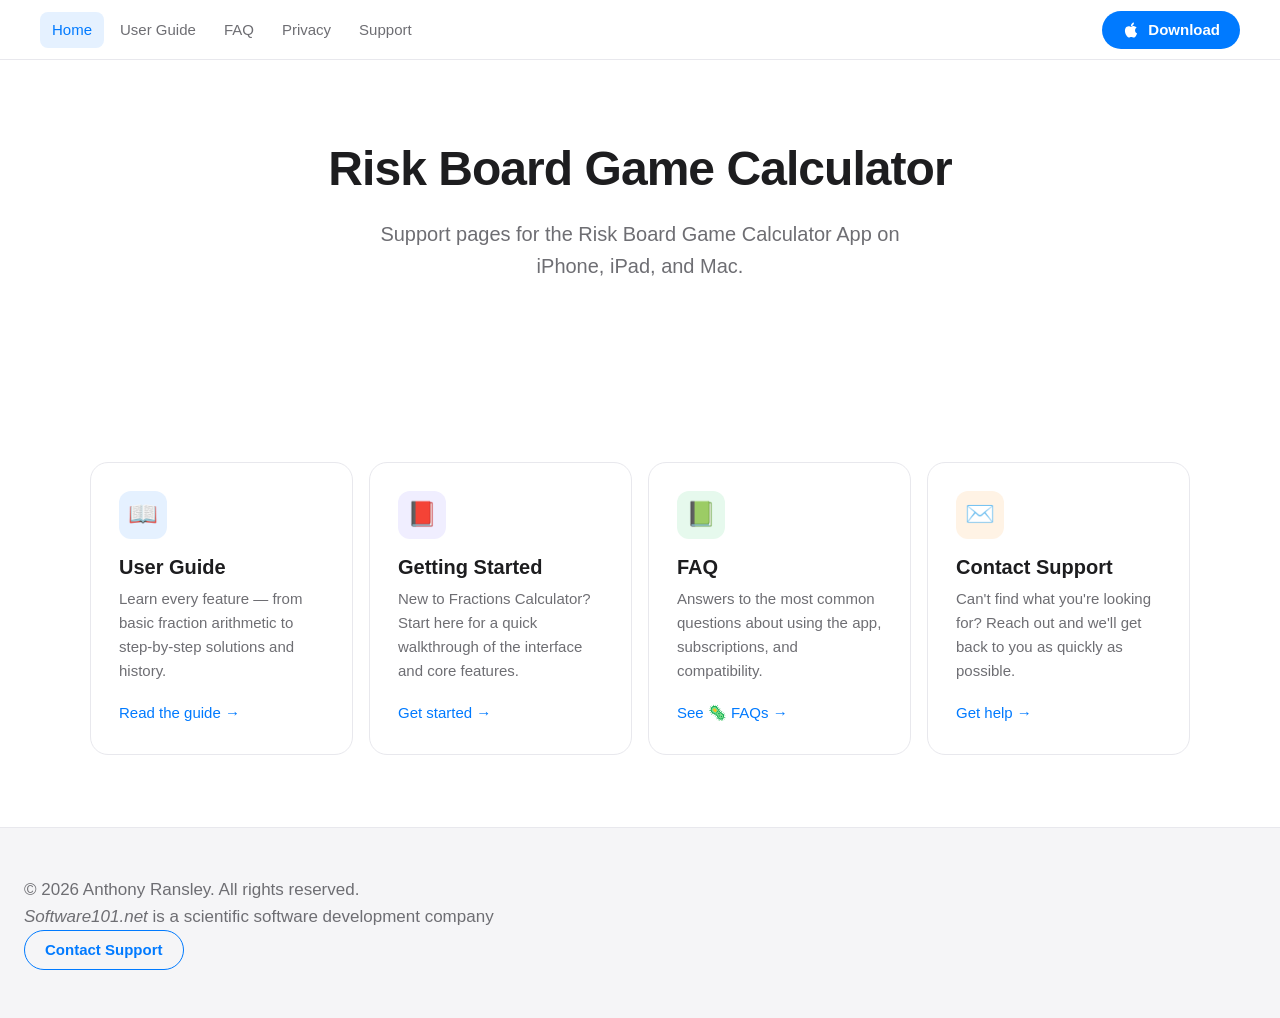
==== index.html @ 063706c5 "work in progress" ====
<!DOCTYPE html>
<html lang="en">
<head>
  <meta charset="UTF-8">
  <meta name="viewport" content="width=device-width, initial-scale=1.0">
  <title>Risk Board Game Calculator — Support</title>
  <meta name="description" content="Help, user guide, and support for the Risk Board Game Calculator">
  <link rel="stylesheet" href="assets/css/style.css">
</head>
<body>

<!-- ─── Header ─────────────────────────────────────── -->
<header class="site-header">
  <div class="header-inner">
    <nav class="header-nav">
      <a href="index.html" class="active">Home</a>
      <a href="user-guide.html">User Guide</a>
      <a href="faq.html">FAQ</a>
      <a href="privacy.html">Privacy</a>
      <a href="support.html">Support</a>
    </nav>
    <div class="header-cta">
      <a href="https://apps.apple.com" class="btn btn-primary" target="_blank" rel="noopener">
        <svg viewBox="0 0 24 24" fill="currentColor"><path d="M18.71 19.5c-.83 1.24-1.71 2.45-3.05 2.47-1.34.03-1.77-.79-3.29-.79-1.53 0-2 .77-3.27.82-1.31.05-2.3-1.32-3.14-2.53C4.25 17 2.94 12.45 4.7 9.39c.87-1.52 2.43-2.48 4.12-2.51 1.28-.02 2.5.87 3.29.87.78 0 2.26-1.07 3.8-.91.65.03 2.47.26 3.64 1.98-.09.06-2.17 1.28-2.15 3.81.03 3.02 2.65 4.03 2.68 4.04-.03.07-.42 1.44-1.38 2.83M13 3.5c.73-.83 1.94-1.46 2.94-1.5.13 1.17-.34 2.35-1.04 3.19-.69.85-1.83 1.51-2.95 1.42-.15-1.15.41-2.35 1.05-3.11z"/></svg>
        Download
      </a>
    </div>
  </div>
</header>

<!-- ─── Main Heading ────────────────────────────────────────── -->
<section class="hero">
  <h1>Risk Board Game Calculator</h1>
  <p class="hero-subtitle">Support pages for the Risk Board Game Calculator App on iPhone, iPad, and Mac.</p>
</section>

<!-- ─── Quick links ──────────────────────────────────── -->
<section class="section">
  <div class="section-inner">
    <div class="cards-grid">

      <div class="card">
        <div class="card-icon blue">📖</div>
        <h3>User Guide</h3>
        <p>Learn every feature — from basic fraction arithmetic to step-by-step solutions and history.</p>
        <a href="user-guide.html">Read the guide →</a>
      </div>

      <div class="card">
        <div class="card-icon purple">📕</div>
        <h3>Getting Started</h3>
        <p>New to Fractions Calculator? Start here for a quick walkthrough of the interface and core features.</p>
        <a href="user-guide.html#getting-started">Get started →</a>
      </div>

      <div class="card">
        <div class="card-icon green">📗</div>
        <h3>FAQ</h3>
        <p>Answers to the most common questions about using the app, subscriptions, and compatibility.</p>
        <a href="faq.html">See 🦠 FAQs →</a>
      </div>

      <div class="card">
        <div class="card-icon orange">✉️</div>
        <h3>Contact Support</h3>
        <p>Can't find what you're looking for? Reach out and we'll get back to you as quickly as possible.</p>
        <a href="support.html">Get help →</a>
      </div>

    </div>
  </div>
</section>


<!-- ─── Footer ───────────────────────────────────────── -->
<footer class="site-footer">
    <p>&copy; 2026 Anthony Ransley. All rights reserved.<br><em>Software101.net</em> is a scientific software development company</p>
      <a href="emailto:contact@software101.net" class="btn btn-outline">Contact Support</a>
    
</footer>

</body>
</html>
---- assets/css/style.css ----
/* Fractions Calculator Support Site — Design System */

:root {
  --accent: #007AFF;
  --accent-hover: #0063CC;
  --accent-light: #E5F1FF;
  --success: #34C759;
  --warning: #FF9500;
  --danger: #FF3B30;

  --bg: #FFFFFF;
  --bg-secondary: #F5F5F7;
  --bg-tertiary: #EBEBEB;
  --surface: #FFFFFF;
  --surface-raised: #FFFFFF;
  --border: #D2D2D7;
  --border-light: #E8E8ED;

  --text-primary: #1D1D1F;
  --text-secondary: #6E6E73;
  --text-tertiary: #AEAEB2;

  --radius-sm: 8px;
  --radius-md: 12px;
  --radius-lg: 18px;

  --shadow-sm: 0 1px 3px rgba(0,0,0,0.08);
  --shadow-md: 0 4px 16px rgba(0,0,0,0.10);
  --shadow-lg: 0 8px 32px rgba(0,0,0,0.12);

  --font: -apple-system, BlinkMacSystemFont, "SF Pro Text", "Segoe UI", sans-serif;
  --font-display: -apple-system, BlinkMacSystemFont, "SF Pro Display", "Segoe UI", sans-serif;
  --font-mono: "SF Mono", ui-monospace, "Cascadia Code", Menlo, monospace;

  --nav-width: 260px;
  --header-height: 60px;
  --content-max: 820px;
}

@media (prefers-color-scheme: dark) {
  :root {
    --bg: #000000;
    --bg-secondary: #1C1C1E;
    --bg-tertiary: #2C2C2E;
    --surface: #1C1C1E;
    --surface-raised: #2C2C2E;
    --border: #38383A;
    --border-light: #2C2C2E;

    --text-primary: #F5F5F7;
    --text-secondary: #AEAEB2;
    --text-tertiary: #636366;

    --accent-light: #1A2E4A;
    --shadow-sm: 0 1px 3px rgba(0,0,0,0.3);
    --shadow-md: 0 4px 16px rgba(0,0,0,0.4);
    --shadow-lg: 0 8px 32px rgba(0,0,0,0.5);
  }
}

*, *::before, *::after { box-sizing: border-box; margin: 0; padding: 0; }

html { scroll-behavior: smooth; }

body {
  font-family: var(--font);
  font-size: 17px;
  line-height: 1.6;
  color: var(--text-primary);
  background: var(--bg);
  -webkit-font-smoothing: antialiased;
}

/* ─── Typography ───────────────────────────────────── */

h1, h2, h3, h4 {
  font-family: var(--font-display);
  font-weight: 600;
  line-height: 1.2;
  color: var(--text-primary);
}

h1 { font-size: clamp(2rem, 5vw, 3rem); font-weight: 700; letter-spacing: -0.02em; }
h2 { font-size: clamp(1.5rem, 3vw, 2rem); letter-spacing: -0.015em; }
h3 { font-size: 1.25rem; }
h4 { font-size: 1rem; }

p { color: var(--text-secondary); }
p + p { margin-top: 1em; }

a { color: var(--accent); text-decoration: none; }
a:hover { color: var(--accent-hover); text-decoration: underline; }

strong { font-weight: 600; color: var(--text-primary); }

code {
  font-family: var(--font-mono);
  font-size: 0.875em;
  background: var(--bg-tertiary);
  padding: 0.15em 0.45em;
  border-radius: 4px;
  color: var(--text-primary);
}

/* ─── Site Header ──────────────────────────────────── */

.site-header {
  position: sticky;
  top: 0;
  z-index: 100;
  height: var(--header-height);
  background: rgba(255,255,255,0.85);
  backdrop-filter: saturate(180%) blur(20px);
  -webkit-backdrop-filter: saturate(180%) blur(20px);
  border-bottom: 1px solid var(--border-light);
  display: flex;
  align-items: center;
  padding: 0 24px;
}

@media (prefers-color-scheme: dark) {
  .site-header {
    background: rgba(0,0,0,0.85);
    border-bottom-color: var(--border);
  }
}

.header-inner {
  width: 100%;
  max-width: 1200px;
  margin: 0 auto;
  display: flex;
  align-items: center;
  gap: 32px;
}

.header-logo {
  display: flex;
  align-items: center;
  gap: 10px;
  font-weight: 600;
  font-size: 17px;
  color: var(--text-primary);
  text-decoration: none;
  flex-shrink: 0;
}

.header-logo:hover { color: var(--text-primary); text-decoration: none; }

.logo-icon {
  width: 32px;
  height: 32px;
  background: linear-gradient(145deg, #007AFF, #5856D6);
  border-radius: 8px;
  display: flex;
  align-items: center;
  justify-content: center;
  color: white;
  font-weight: 700;
  font-size: 16px;
  flex-shrink: 0;
}

.header-nav {
  display: flex;
  gap: 4px;
  flex: 1;
}

.header-nav a {
  font-size: 15px;
  font-weight: 500;
  color: var(--text-secondary);
  padding: 6px 12px;
  border-radius: 8px;
  transition: color 0.15s, background 0.15s;
  text-decoration: none;
}

.header-nav a:hover {
  color: var(--text-primary);
  background: var(--bg-secondary);
  text-decoration: none;
}

.header-nav a.active {
  color: var(--accent);
  background: var(--accent-light);
}

.header-cta {
  margin-left: auto;
  flex-shrink: 0;
}

/* ─── Buttons ──────────────────────────────────────── */

.btn {
  display: inline-flex;
  align-items: center;
  gap: 8px;
  padding: 10px 20px;
  border-radius: 980px;
  font-size: 15px;
  font-weight: 600;
  cursor: pointer;
  transition: all 0.15s;
  text-decoration: none;
  border: none;
  line-height: 1.2;
}

.btn-primary {
  background: var(--accent);
  color: #fff;
}
.btn-primary:hover {
  background: var(--accent-hover);
  color: #fff;
  text-decoration: none;
  transform: translateY(-1px);
  box-shadow: var(--shadow-md);
}

.btn-secondary {
  background: var(--bg-secondary);
  color: var(--text-primary);
  border: 1px solid var(--border);
}
.btn-secondary:hover {
  background: var(--bg-tertiary);
  color: var(--text-primary);
  text-decoration: none;
}

.btn-outline {
  background: transparent;
  color: var(--accent);
  border: 1.5px solid var(--accent);
}
.btn-outline:hover {
  background: var(--accent-light);
  color: var(--accent);
  text-decoration: none;
}

.btn svg { width: 18px; height: 18px; flex-shrink: 0; }

/* ─── Hero ─────────────────────────────────────────── */

.hero {
  padding: 80px 24px 72px;
  text-align: center;
  background: var(--bg);
}

.hero-badge {
  display: inline-flex;
  align-items: center;
  gap: 6px;
  background: var(--accent-light);
  color: var(--accent);
  font-size: 13px;
  font-weight: 600;
  padding: 4px 12px;
  border-radius: 980px;
  margin-bottom: 24px;
  letter-spacing: 0.02em;
  text-transform: uppercase;
}

.hero h1 { margin-bottom: 20px; }

.hero-subtitle {
  font-size: 1.25rem;
  color: var(--text-secondary);
  max-width: 560px;
  margin: 0 auto 36px;
}

.hero-actions {
  display: flex;
  gap: 12px;
  justify-content: center;
  flex-wrap: wrap;
}

.app-store-badge {
  display: inline-block;
  height: 44px;
  transition: opacity 0.15s, transform 0.15s;
}
.app-store-badge:hover { opacity: 0.85; transform: translateY(-1px); }
.app-store-badge img { height: 44px; display: block; }

/* ─── Cards ─────────────────────────────────────────── */

.cards-grid {
  display: grid;
  grid-template-columns: repeat(auto-fit, minmax(260px, 1fr));
  gap: 16px;
}

.card {
  background: var(--surface);
  border: 1px solid var(--border-light);
  border-radius: var(--radius-lg);
  padding: 28px;
  transition: box-shadow 0.2s, transform 0.2s;
}

.card:hover {
  box-shadow: var(--shadow-md);
  transform: translateY(-2px);
}

.card-icon {
  width: 48px;
  height: 48px;
  border-radius: 12px;
  display: flex;
  align-items: center;
  justify-content: center;
  margin-bottom: 16px;
  font-size: 24px;
}

.card-icon.blue { background: #E5F1FF; }
.card-icon.purple { background: #F0EEFF; }
.card-icon.green { background: #E6F9ED; }
.card-icon.orange { background: #FFF3E5; }

@media (prefers-color-scheme: dark) {
  .card-icon.blue { background: #1A2E4A; }
  .card-icon.purple { background: #2A1F4A; }
  .card-icon.green { background: #1A3A25; }
  .card-icon.orange { background: #3A2A10; }
}

.card h3 { margin-bottom: 8px; }
.card p { font-size: 15px; margin: 0 0 16px; }
.card a { font-size: 15px; font-weight: 500; }

/* ─── Section wrapper ──────────────────────────────── */

.section {
  padding: 72px 24px;
}

.section-inner {
  max-width: 1100px;
  margin: 0 auto;
}

.section-alt { background: var(--bg-secondary); }

.section-header {
  margin-bottom: 48px;
  text-align: center;
}

.section-header p {
  font-size: 1.1rem;
  margin-top: 12px;
}

/* ─── Docs layout ──────────────────────────────────── */

.docs-layout {
  display: grid;
  grid-template-columns: var(--nav-width) 1fr;
  gap: 0;
  min-height: calc(100vh - var(--header-height));
  max-width: 1200px;
  margin: 0 auto;
}

.docs-sidebar {
  position: sticky;
  top: var(--header-height);
  height: calc(100vh - var(--header-height));
  overflow-y: auto;
  padding: 32px 16px 32px 24px;
  border-right: 1px solid var(--border-light);
  flex-shrink: 0;
}

.docs-sidebar::-webkit-scrollbar { width: 4px; }
.docs-sidebar::-webkit-scrollbar-track { background: transparent; }
.docs-sidebar::-webkit-scrollbar-thumb { background: var(--border); border-radius: 2px; }

.sidebar-section { margin-bottom: 28px; }

.sidebar-label {
  font-size: 11px;
  font-weight: 700;
  letter-spacing: 0.08em;
  text-transform: uppercase;
  color: var(--text-tertiary);
  padding: 0 8px;
  margin-bottom: 6px;
}

.sidebar-nav { list-style: none; }

.sidebar-nav a {
  display: block;
  font-size: 15px;
  color: var(--text-secondary);
  padding: 5px 8px;
  border-radius: var(--radius-sm);
  transition: color 0.12s, background 0.12s;
  text-decoration: none;
}

.sidebar-nav a:hover {
  color: var(--text-primary);
  background: var(--bg-secondary);
  text-decoration: none;
}

.sidebar-nav a.active {
  color: var(--accent);
  background: var(--accent-light);
  font-weight: 500;
}

.sidebar-nav .sub-item a {
  padding-left: 20px;
  font-size: 14px;
}

.docs-content {
  padding: 48px 48px 80px;
  min-width: 0;
}

.docs-content > * + * { margin-top: 24px; }

.docs-content h1 { margin-bottom: 8px; }
.docs-content h2 {
  margin-top: 56px;
  padding-top: 24px;
  border-top: 1px solid var(--border-light);
}
.docs-content h2:first-of-type { border-top: none; padding-top: 0; }
.docs-content h3 { margin-top: 32px; }

.docs-content ul, .docs-content ol {
  padding-left: 24px;
  color: var(--text-secondary);
}
.docs-content li { margin-top: 6px; }
.docs-content li + li { }

/* ─── Callouts ─────────────────────────────────────── */

.callout {
  display: flex;
  gap: 12px;
  padding: 16px 20px;
  border-radius: var(--radius-md);
  font-size: 15px;
  line-height: 1.5;
}

.callout-icon { font-size: 18px; flex-shrink: 0; margin-top: 1px; }

.callout.tip {
  background: var(--accent-light);
  color: var(--accent);
  border: 1px solid rgba(0,122,255,0.2);
}
.callout.tip p { color: var(--accent); }

.callout.warning {
  background: #FFF3E5;
  color: #8A4200;
  border: 1px solid rgba(255,149,0,0.25);
}
.callout.warning p { color: #8A4200; }

.callout.note {
  background: var(--bg-secondary);
  color: var(--text-secondary);
  border: 1px solid var(--border);
}
.callout.note p { color: var(--text-secondary); }

@media (prefers-color-scheme: dark) {
  .callout.warning { background: #3A2010; color: #FF9F45; border-color: rgba(255,149,0,0.3); }
  .callout.warning p { color: #FF9F45; }
}

/* ─── Step list ────────────────────────────────────── */

.steps { list-style: none; padding: 0; counter-reset: steps; }

.steps li {
  counter-increment: steps;
  display: flex;
  gap: 16px;
  padding: 16px 0;
  border-bottom: 1px solid var(--border-light);
  color: var(--text-secondary);
  font-size: 15px;
}

.steps li:last-child { border-bottom: none; }

.steps li::before {
  content: counter(steps);
  display: flex;
  align-items: center;
  justify-content: center;
  width: 28px;
  height: 28px;
  min-width: 28px;
  background: var(--accent);
  color: white;
  border-radius: 50%;
  font-size: 13px;
  font-weight: 700;
  margin-top: 1px;
}

/* ─── Keyboard shortcut ────────────────────────────── */

kbd {
  display: inline-block;
  padding: 2px 7px;
  background: var(--surface-raised);
  border: 1px solid var(--border);
  border-bottom-width: 2px;
  border-radius: 5px;
  font-family: var(--font-mono);
  font-size: 12px;
  color: var(--text-primary);
}

/* ─── Table ─────────────────────────────────────────── */

.table-wrap { overflow-x: auto; }

table {
  width: 100%;
  border-collapse: collapse;
  font-size: 15px;
}

th {
  text-align: left;
  font-size: 13px;
  font-weight: 600;
  color: var(--text-tertiary);
  text-transform: uppercase;
  letter-spacing: 0.05em;
  padding: 10px 16px;
  border-bottom: 2px solid var(--border);
}

td {
  padding: 12px 16px;
  border-bottom: 1px solid var(--border-light);
  color: var(--text-secondary);
  vertical-align: top;
}

tr:last-child td { border-bottom: none; }
tr:hover td { background: var(--bg-secondary); }

/* ─── FAQ ───────────────────────────────────────────── */

.faq-item {
  border: 1px solid var(--border-light);
  border-radius: var(--radius-md);
  overflow: hidden;
  margin-bottom: 8px;
}

details summary {
  padding: 18px 20px;
  font-weight: 600;
  font-size: 16px;
  cursor: pointer;
  display: flex;
  justify-content: space-between;
  align-items: center;
  list-style: none;
  background: var(--surface);
  transition: background 0.15s;
  color: var(--text-primary);
}

details summary::-webkit-details-marker { display: none; }

details summary::after {
  content: "+";
  font-size: 22px;
  font-weight: 300;
  color: var(--text-tertiary);
  transition: transform 0.2s;
  flex-shrink: 0;
  margin-left: 16px;
}

details[open] summary::after {
  transform: rotate(45deg);
}

details summary:hover { background: var(--bg-secondary); }

.faq-body {
  padding: 0 20px 20px;
  font-size: 15px;
  color: var(--text-secondary);
  background: var(--surface);
  border-top: 1px solid var(--border-light);
  padding-top: 16px;
}

.faq-body p + p { margin-top: 10px; }
.faq-body ul { padding-left: 20px; margin-top: 8px; }
.faq-body li { margin-top: 4px; }

/* ─── Feature grid ─────────────────────────────────── */

.feature-list { list-style: none; padding: 0; display: grid; gap: 12px; }

.feature-list li {
  display: flex;
  gap: 12px;
  align-items: flex-start;
  font-size: 15px;
  color: var(--text-secondary);
}

.feature-list li::before {
  content: "✓";
  display: flex;
  align-items: center;
  justify-content: center;
  width: 22px;
  height: 22px;
  min-width: 22px;
  background: var(--success);
  color: white;
  border-radius: 50%;
  font-size: 12px;
  font-weight: 700;
  margin-top: 1px;
}

/* ─── Contact form / cards ─────────────────────────── */

.contact-grid {
  display: grid;
  grid-template-columns: repeat(auto-fit, minmax(220px, 1fr));
  gap: 16px;
}

.contact-card {
  background: var(--surface);
  border: 1px solid var(--border-light);
  border-radius: var(--radius-lg);
  padding: 28px;
  text-align: center;
  text-decoration: none;
  transition: box-shadow 0.2s, transform 0.2s;
  display: block;
}

.contact-card:hover {
  box-shadow: var(--shadow-md);
  transform: translateY(-2px);
  text-decoration: none;
}

.contact-card-icon {
  font-size: 40px;
  margin-bottom: 12px;
}

.contact-card h3 { margin-bottom: 6px; font-size: 17px; }
.contact-card p { font-size: 14px; color: var(--text-secondary); margin: 0; }

/* ─── Footer ────────────────────────────────────────── */

.site-footer {
  background: var(--bg-secondary);
  border-top: 1px solid var(--border-light);
  padding: 48px 24px;
  margin-top: 0;
}

.footer-inner {
  max-width: 1100px;
  margin: 0 auto;
  display: grid;
  grid-template-columns: 1fr auto;
  gap: 32px;
  align-items: start;
}

.footer-brand { display: flex; align-items: center; gap: 10px; margin-bottom: 8px; }
.footer-brand span { font-weight: 600; font-size: 15px; }

.footer-tagline { font-size: 14px; color: var(--text-tertiary); }

.footer-links {
  display: flex;
  flex-wrap: wrap;
  gap: 24px;
}

.footer-links a {
  font-size: 14px;
  color: var(--text-secondary);
  text-decoration: none;
}
.footer-links a:hover { color: var(--text-primary); text-decoration: underline; }

.footer-bottom {
  max-width: 1100px;
  margin: 32px auto 0;
  padding-top: 24px;
  border-top: 1px solid var(--border-light);
  display: flex;
  justify-content: space-between;
  flex-wrap: wrap;
  gap: 8px;
}

.footer-bottom p { font-size: 13px; color: var(--text-tertiary); margin: 0; }

/* ─── Breadcrumb ────────────────────────────────────── */

.breadcrumb {
  display: flex;
  align-items: center;
  gap: 8px;
  font-size: 14px;
  color: var(--text-tertiary);
  margin-bottom: 32px;
}

.breadcrumb a { color: var(--text-tertiary); text-decoration: none; }
.breadcrumb a:hover { color: var(--accent); }
.breadcrumb span { color: var(--text-primary); }

/* ─── Inline badge ──────────────────────────────────── */

.badge {
  display: inline-block;
  padding: 2px 8px;
  border-radius: 980px;
  font-size: 12px;
  font-weight: 600;
}

.badge-ios { background: #E5F1FF; color: var(--accent); }
.badge-mac { background: #F0EEFF; color: #5856D6; }

@media (prefers-color-scheme: dark) {
  .badge-ios { background: #1A2E4A; }
  .badge-mac { background: #2A1F4A; }
}

/* ─── Responsive ────────────────────────────────────── */

@media (max-width: 900px) {
  .docs-layout {
    grid-template-columns: 1fr;
  }

  .docs-sidebar {
    position: static;
    height: auto;
    border-right: none;
    border-bottom: 1px solid var(--border-light);
    padding: 24px;
  }

  .sidebar-nav { display: flex; flex-wrap: wrap; gap: 4px; }
  .sidebar-nav li { display: contents; }
  .sidebar-nav a { white-space: nowrap; }
  .sidebar-label { display: none; }
  .sidebar-section { margin-bottom: 0; }

  .docs-content { padding: 32px 24px 64px; }
}

@media (max-width: 680px) {
  .header-nav { display: none; }
  .docs-content h2 { font-size: 1.35rem; }

  .footer-inner { grid-template-columns: 1fr; }
  .footer-bottom { flex-direction: column; }
}

/* ─── Misc utilities ────────────────────────────────── */

.sr-only {
  position: absolute; width: 1px; height: 1px;
  padding: 0; margin: -1px; overflow: hidden;
  clip: rect(0,0,0,0); white-space: nowrap; border-width: 0;
}

.text-center { text-align: center; }
.mt-0 { margin-top: 0 !important; }
.mt-8 { margin-top: 8px !important; }
.mt-16 { margin-top: 16px !important; }
.mt-24 { margin-top: 24px !important; }
.mt-32 { margin-top: 32px !important; }
.mt-48 { margin-top: 48px !important; }
.mt-64 { margin-top: 64px !important; }
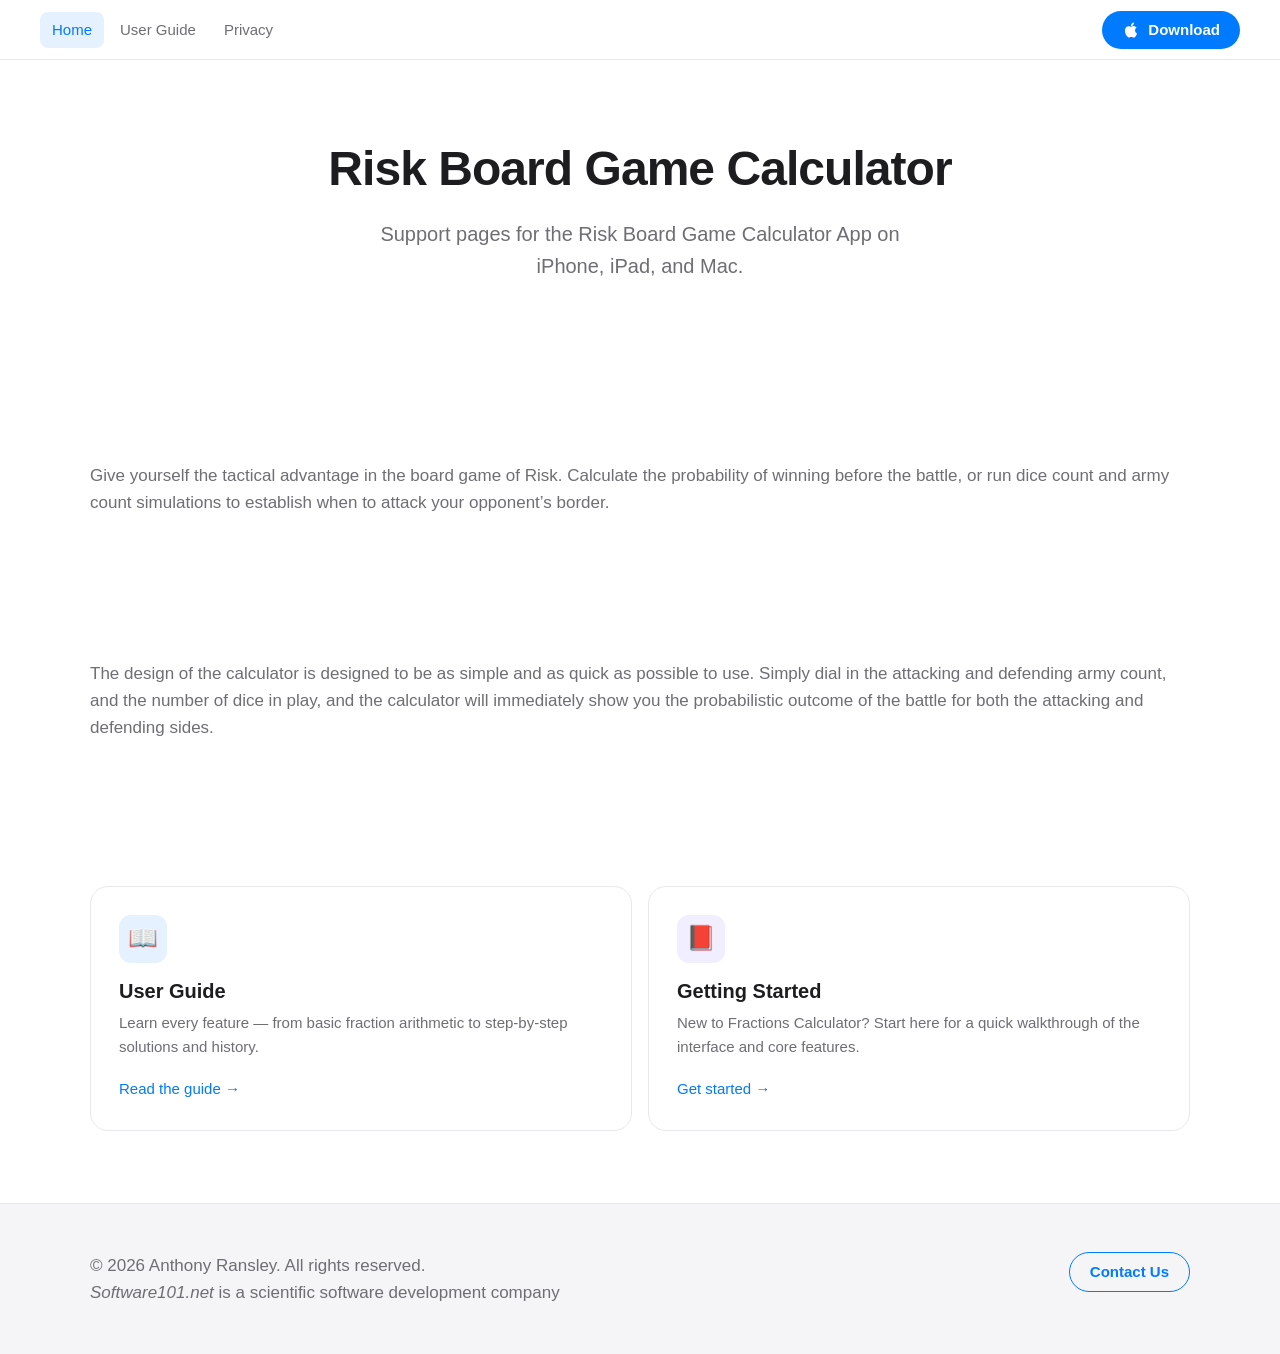
==== commit 4fee7797: "work in progress" ====
--- a/index.html
+++ b/index.html
@@ -3,7 +3,7 @@
 <head>
   <meta charset="UTF-8">
   <meta name="viewport" content="width=device-width, initial-scale=1.0">
-  <title>Risk Board Game Calculator — Support</title>
+  <title>Risk Board Game Calculator — Home</title>
   <meta name="description" content="Help, user guide, and support for the Risk Board Game Calculator">
   <link rel="stylesheet" href="assets/css/style.css">
 </head>
@@ -15,9 +15,7 @@
     <nav class="header-nav">
       <a href="index.html" class="active">Home</a>
       <a href="user-guide.html">User Guide</a>
-      <a href="faq.html">FAQ</a>
       <a href="privacy.html">Privacy</a>
-      <a href="support.html">Support</a>
     </nav>
     <div class="header-cta">
       <a href="https://apps.apple.com" class="btn btn-primary" target="_blank" rel="noopener">
@@ -32,6 +30,20 @@
 <section class="hero">
   <h1>Risk Board Game Calculator</h1>
   <p class="hero-subtitle">Support pages for the Risk Board Game Calculator App on iPhone, iPad, and Mac.</p>
+</section>
+
+<!-- ─── Promotional ──────────────────────────────────── -->
+<section class="section">
+  <div class="section-inner">
+    <p>Give yourself the tactical advantage in the board game of Risk. Calculate the probability of winning before the battle, or run dice count and army count simulations to establish when to attack your opponent’s border.</p>
+  </div>
+</section>
+
+<!-- ─── Description ──────────────────────────────────── -->
+<section class="section">
+  <div class="section-inner">
+    <p>The design of the calculator is designed to be as simple and as quick as possible to use. Simply dial in the attacking and defending army count, and the number of dice in play, and the calculator will immediately show you the probabilistic outcome of the battle for both the attacking and defending sides.</p>
+  </div>
 </section>
 
 <!-- ─── Quick links ──────────────────────────────────── -->
@@ -53,20 +65,6 @@
         <a href="user-guide.html#getting-started">Get started →</a>
       </div>
 
-      <div class="card">
-        <div class="card-icon green">📗</div>
-        <h3>FAQ</h3>
-        <p>Answers to the most common questions about using the app, subscriptions, and compatibility.</p>
-        <a href="faq.html">See 🦠 FAQs →</a>
-      </div>
-
-      <div class="card">
-        <div class="card-icon orange">✉️</div>
-        <h3>Contact Support</h3>
-        <p>Can't find what you're looking for? Reach out and we'll get back to you as quickly as possible.</p>
-        <a href="support.html">Get help →</a>
-      </div>
-
     </div>
   </div>
 </section>
@@ -74,9 +72,10 @@
 
 <!-- ─── Footer ───────────────────────────────────────── -->
 <footer class="site-footer">
+  <div class="footer-inner">
     <p>&copy; 2026 Anthony Ransley. All rights reserved.<br><em>Software101.net</em> is a scientific software development company</p>
-      <a href="emailto:contact@software101.net" class="btn btn-outline">Contact Support</a>
-    
+    <a href="mailto:software101.net@gmail.com?subject=Risk%20Board%20Game%20Calculator" class="btn btn-outline">Contact Us</a>
+  </div>
 </footer>
 
 </body>
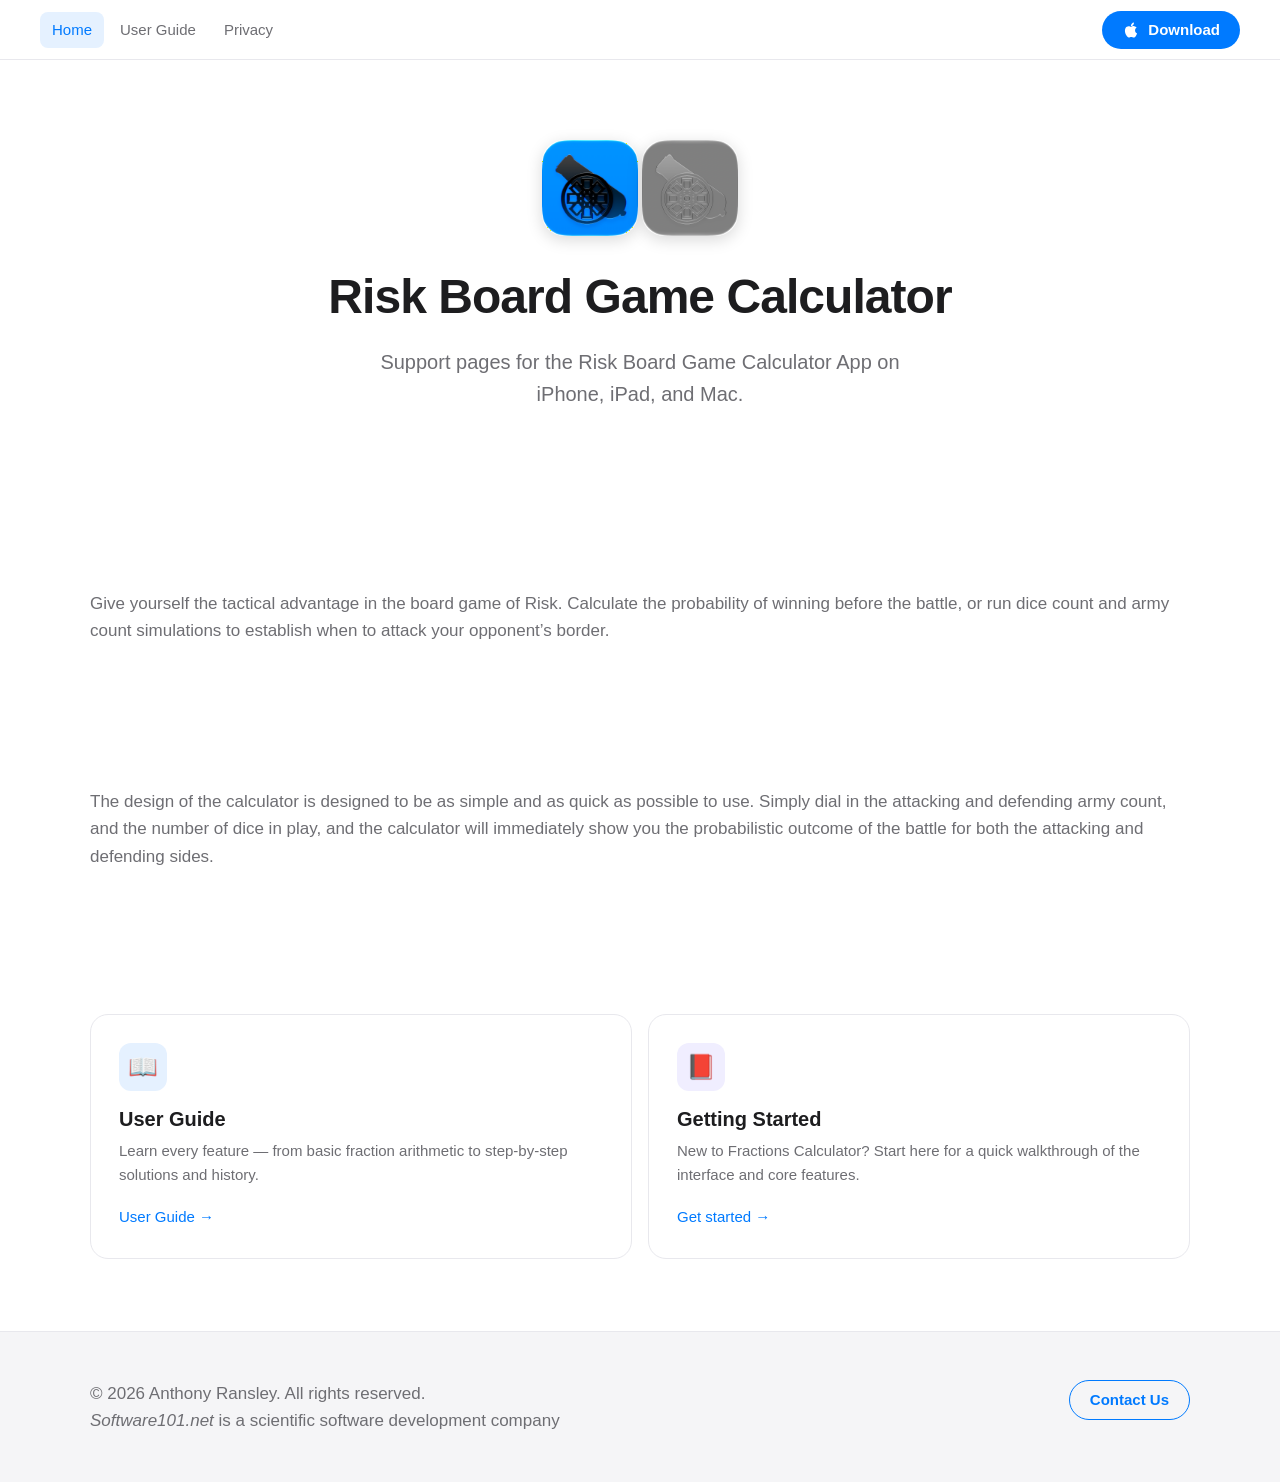
==== commit ee97ae5e: "Completed privacy page" ====
--- a/index.html
+++ b/index.html
@@ -28,6 +28,8 @@
 
 <!-- ─── Main Heading ────────────────────────────────────────── -->
 <section class="hero">
+  <img src="assets/images/AppIconDefault512.png" alt="Icon1" class="hero-icon">
+  <img src="assets/images/AppIconClearLight512.png" alt="Icon2" class="hero-icon">
   <h1>Risk Board Game Calculator</h1>
   <p class="hero-subtitle">Support pages for the Risk Board Game Calculator App on iPhone, iPad, and Mac.</p>
 </section>
@@ -50,12 +52,11 @@
 <section class="section">
   <div class="section-inner">
     <div class="cards-grid">
-
       <div class="card">
         <div class="card-icon blue">📖</div>
         <h3>User Guide</h3>
         <p>Learn every feature — from basic fraction arithmetic to step-by-step solutions and history.</p>
-        <a href="user-guide.html">Read the guide →</a>
+        <a href="user-guide.html">User Guide →</a>
       </div>
 
       <div class="card">
--- a/assets/css/style.css
+++ b/assets/css/style.css
@@ -269,6 +269,14 @@
   text-transform: uppercase;
 }
 
+.hero-icon {
+  width: 96px;
+  height: 96px;
+  border-radius: 22px;
+  margin-bottom: 24px;
+  box-shadow: 0 4px 16px rgba(0,0,0,0.15);
+}
+
 .hero h1 { margin-bottom: 20px; }
 
 .hero-subtitle {
@@ -372,6 +380,15 @@
   gap: 0;
   min-height: calc(100vh - var(--header-height));
   max-width: 1200px;
+  margin: 0 auto;
+}
+
+.docs-layout--full {
+  grid-template-columns: 1fr;
+}
+
+.docs-layout--full .docs-content {
+  max-width: 860px;
   margin: 0 auto;
 }
 
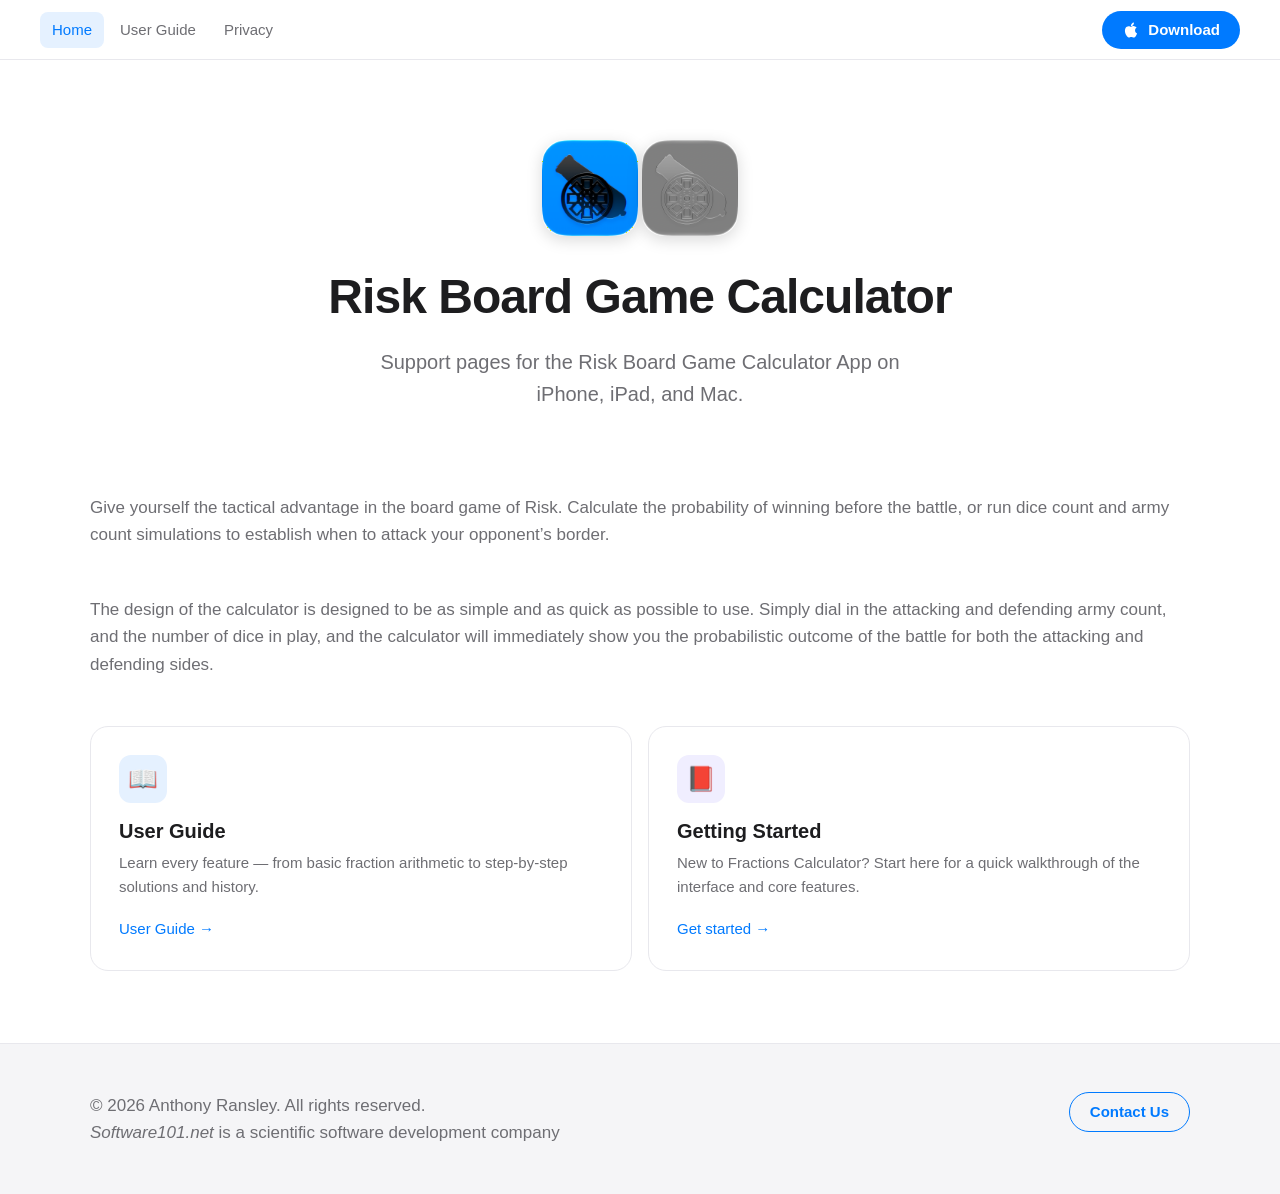
==== commit 73f4b11a: "Removed the empty space between the Main Heading, Promotional, Description and Quick links sections " ====
--- a/index.html
+++ b/index.html
@@ -35,21 +35,21 @@
 </section>
 
 <!-- ─── Promotional ──────────────────────────────────── -->
-<section class="section">
+<section class="section section-tight">
   <div class="section-inner">
     <p>Give yourself the tactical advantage in the board game of Risk. Calculate the probability of winning before the battle, or run dice count and army count simulations to establish when to attack your opponent’s border.</p>
   </div>
 </section>
 
 <!-- ─── Description ──────────────────────────────────── -->
-<section class="section">
+<section class="section section-tight">
   <div class="section-inner">
     <p>The design of the calculator is designed to be as simple and as quick as possible to use. Simply dial in the attacking and defending army count, and the number of dice in play, and the calculator will immediately show you the probabilistic outcome of the battle for both the attacking and defending sides.</p>
   </div>
 </section>
 
 <!-- ─── Quick links ──────────────────────────────────── -->
-<section class="section">
+<section class="section section-top-tight">
   <div class="section-inner">
     <div class="cards-grid">
       <div class="card">
--- a/assets/css/style.css
+++ b/assets/css/style.css
@@ -249,7 +249,7 @@
 /* ─── Hero ─────────────────────────────────────────── */
 
 .hero {
-  padding: 80px 24px 72px;
+  padding: 80px 24px 24px;
   text-align: center;
   background: var(--bg);
 }
@@ -355,6 +355,9 @@
   padding: 72px 24px;
 }
 
+.section-tight { padding-top: 24px; padding-bottom: 24px; }
+.section-top-tight { padding-top: 24px; }
+
 .section-inner {
   max-width: 1100px;
   margin: 0 auto;
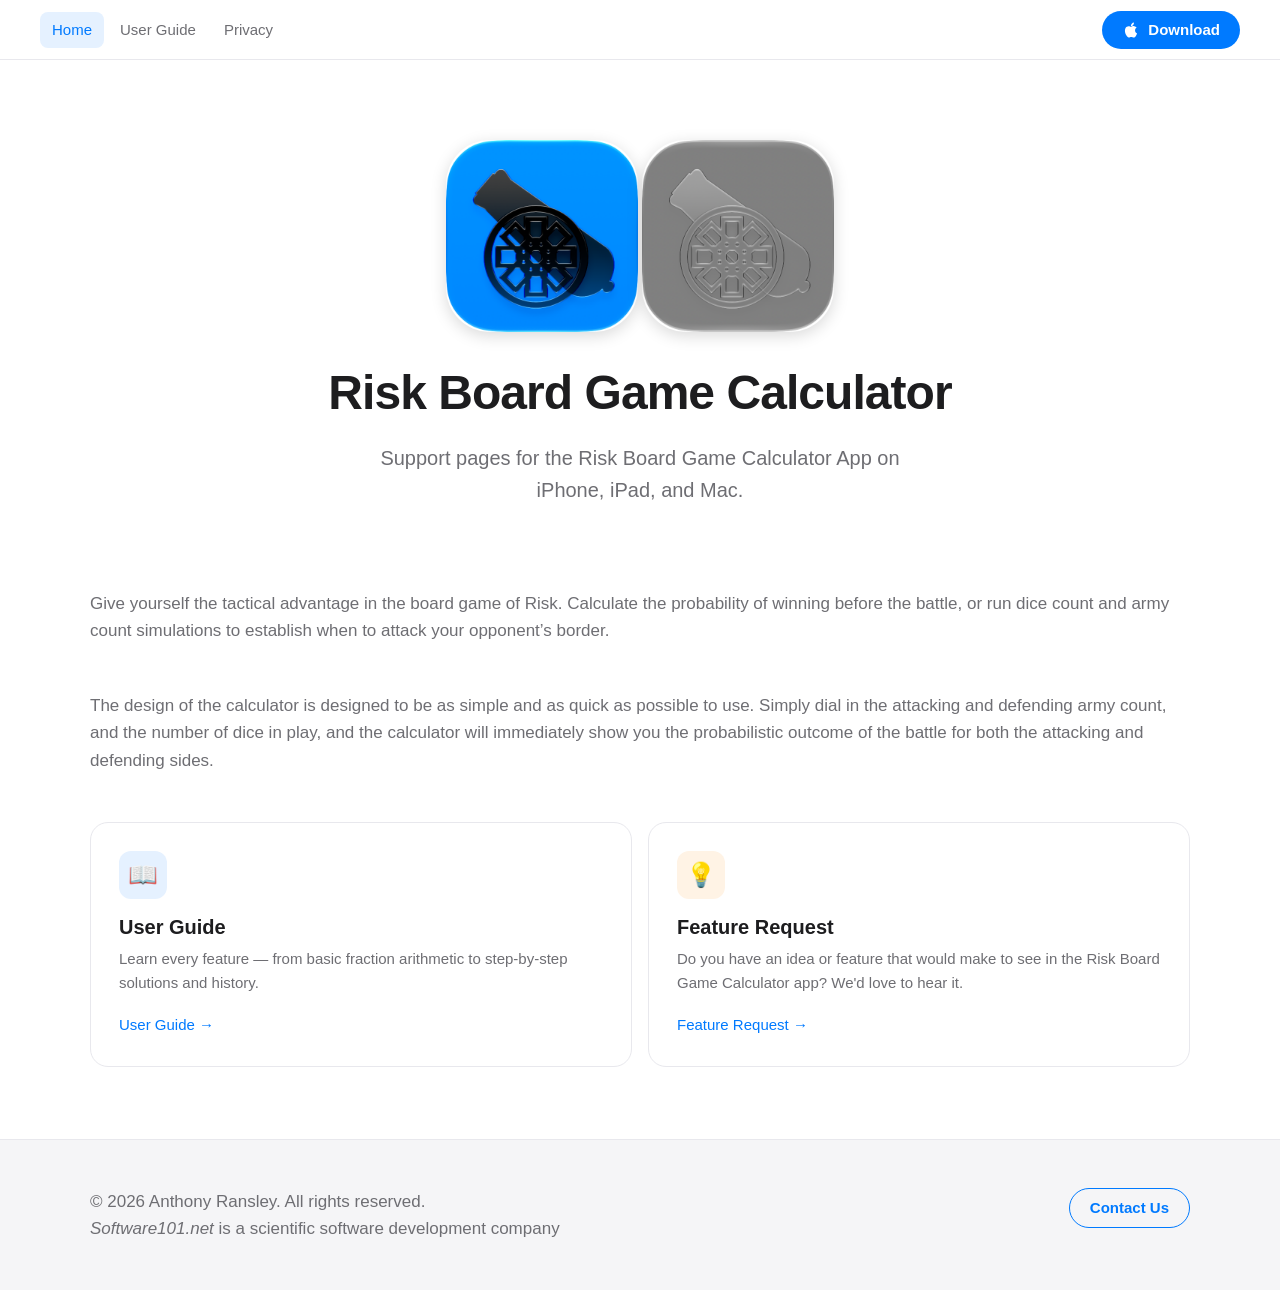
==== commit bf716958: "Replaced the Getting Started quick link on the main page with Feature Request" ====
--- a/index.html
+++ b/index.html
@@ -58,12 +58,11 @@
         <p>Learn every feature — from basic fraction arithmetic to step-by-step solutions and history.</p>
         <a href="user-guide.html">User Guide →</a>
       </div>
-
       <div class="card">
-        <div class="card-icon purple">📕</div>
-        <h3>Getting Started</h3>
-        <p>New to Fractions Calculator? Start here for a quick walkthrough of the interface and core features.</p>
-        <a href="user-guide.html#getting-started">Get started →</a>
+        <div class="card-icon orange">💡</div>
+        <h3>Feature Request</h3>
+        <p>Do you have an idea or feature that would make to see in the Risk Board Game Calculator app? We'd love to hear it.</p>
+        <a href="mailto:software101.net@gmail.com?subject=Risk%20Board%20Game%20Calculator%20feature%20request">Feature Request →</a>
       </div>
 
     </div>
--- a/assets/css/style.css
+++ b/assets/css/style.css
@@ -270,9 +270,9 @@
 }
 
 .hero-icon {
-  width: 96px;
-  height: 96px;
-  border-radius: 22px;
+  width: 192px;
+  height: 192px;
+  border-radius: 44px;
   margin-bottom: 24px;
   box-shadow: 0 4px 16px rgba(0,0,0,0.15);
 }
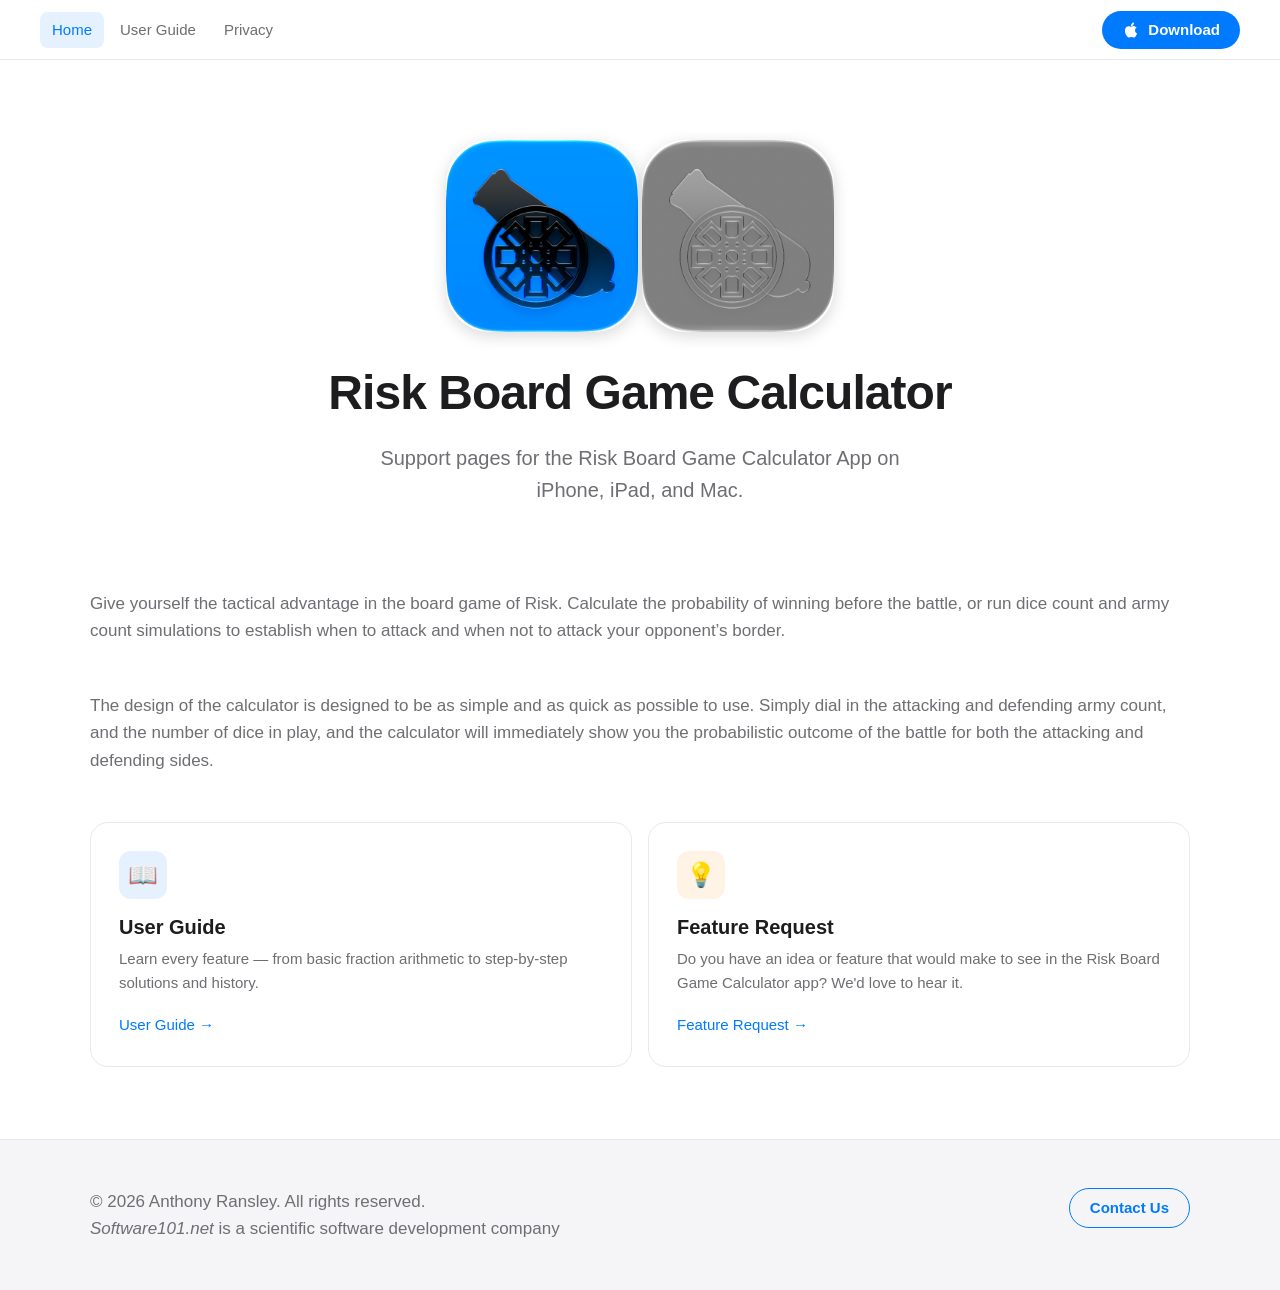
==== commit 37468616: "Basic design and content completed." ====
--- a/index.html
+++ b/index.html
@@ -37,7 +37,7 @@
 <!-- ─── Promotional ──────────────────────────────────── -->
 <section class="section section-tight">
   <div class="section-inner">
-    <p>Give yourself the tactical advantage in the board game of Risk. Calculate the probability of winning before the battle, or run dice count and army count simulations to establish when to attack your opponent’s border.</p>
+    <p>Give yourself the tactical advantage in the board game of Risk. Calculate the probability of winning before the battle, or run dice count and army count simulations to establish when to attack and when not to attack your opponent’s border.</p>
   </div>
 </section>
 
--- a/assets/css/style.css
+++ b/assets/css/style.css
@@ -349,6 +349,34 @@
 .card p { font-size: 15px; margin: 0 0 16px; }
 .card a { font-size: 15px; font-weight: 500; }
 
+/* ─── Screenshot grid ──────────────────────────────── */
+
+.screenshot-grid {
+  display: grid;
+  grid-template-columns: repeat(auto-fit, minmax(220px, 1fr));
+  gap: 24px;
+  margin: 24px 0;
+}
+
+.screenshot {
+  margin: 0;
+}
+
+.screenshot img {
+  width: 100%;
+  height: auto;
+  display: block;
+  border: 1px solid var(--border-light);
+  border-radius: var(--radius-md);
+  background: var(--surface);
+}
+
+.screenshot figcaption {
+  margin-top: 12px;
+  font-size: 14px;
+  color: var(--text-secondary);
+}
+
 /* ─── Section wrapper ──────────────────────────────── */
 
 .section {
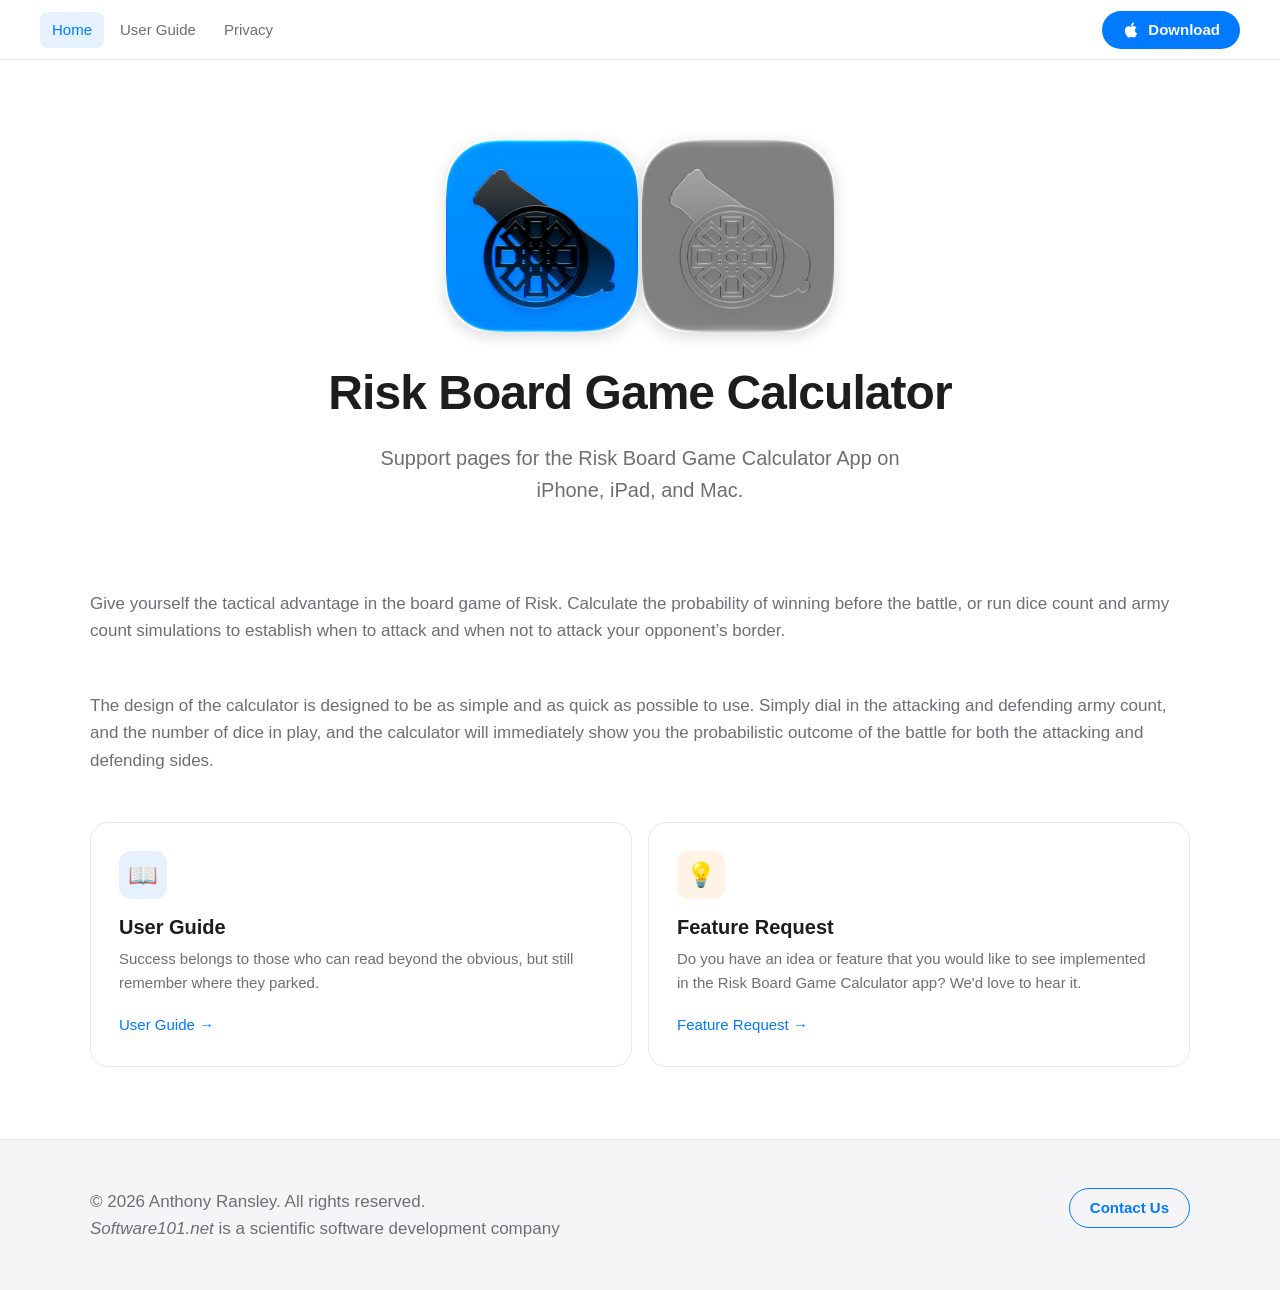
==== commit b7bf5373: "text corrections" ====
--- a/index.html
+++ b/index.html
@@ -55,13 +55,13 @@
       <div class="card">
         <div class="card-icon blue">📖</div>
         <h3>User Guide</h3>
-        <p>Learn every feature — from basic fraction arithmetic to step-by-step solutions and history.</p>
+        <p>Success belongs to those who can read beyond the obvious, but still remember where they parked. </p>
         <a href="user-guide.html">User Guide →</a>
       </div>
       <div class="card">
         <div class="card-icon orange">💡</div>
         <h3>Feature Request</h3>
-        <p>Do you have an idea or feature that would make to see in the Risk Board Game Calculator app? We'd love to hear it.</p>
+        <p>Do you have an idea or feature that you would like to see implemented in the Risk Board Game Calculator app? We'd love to hear it.</p>
         <a href="mailto:software101.net@gmail.com?subject=Risk%20Board%20Game%20Calculator%20feature%20request">Feature Request →</a>
       </div>
 
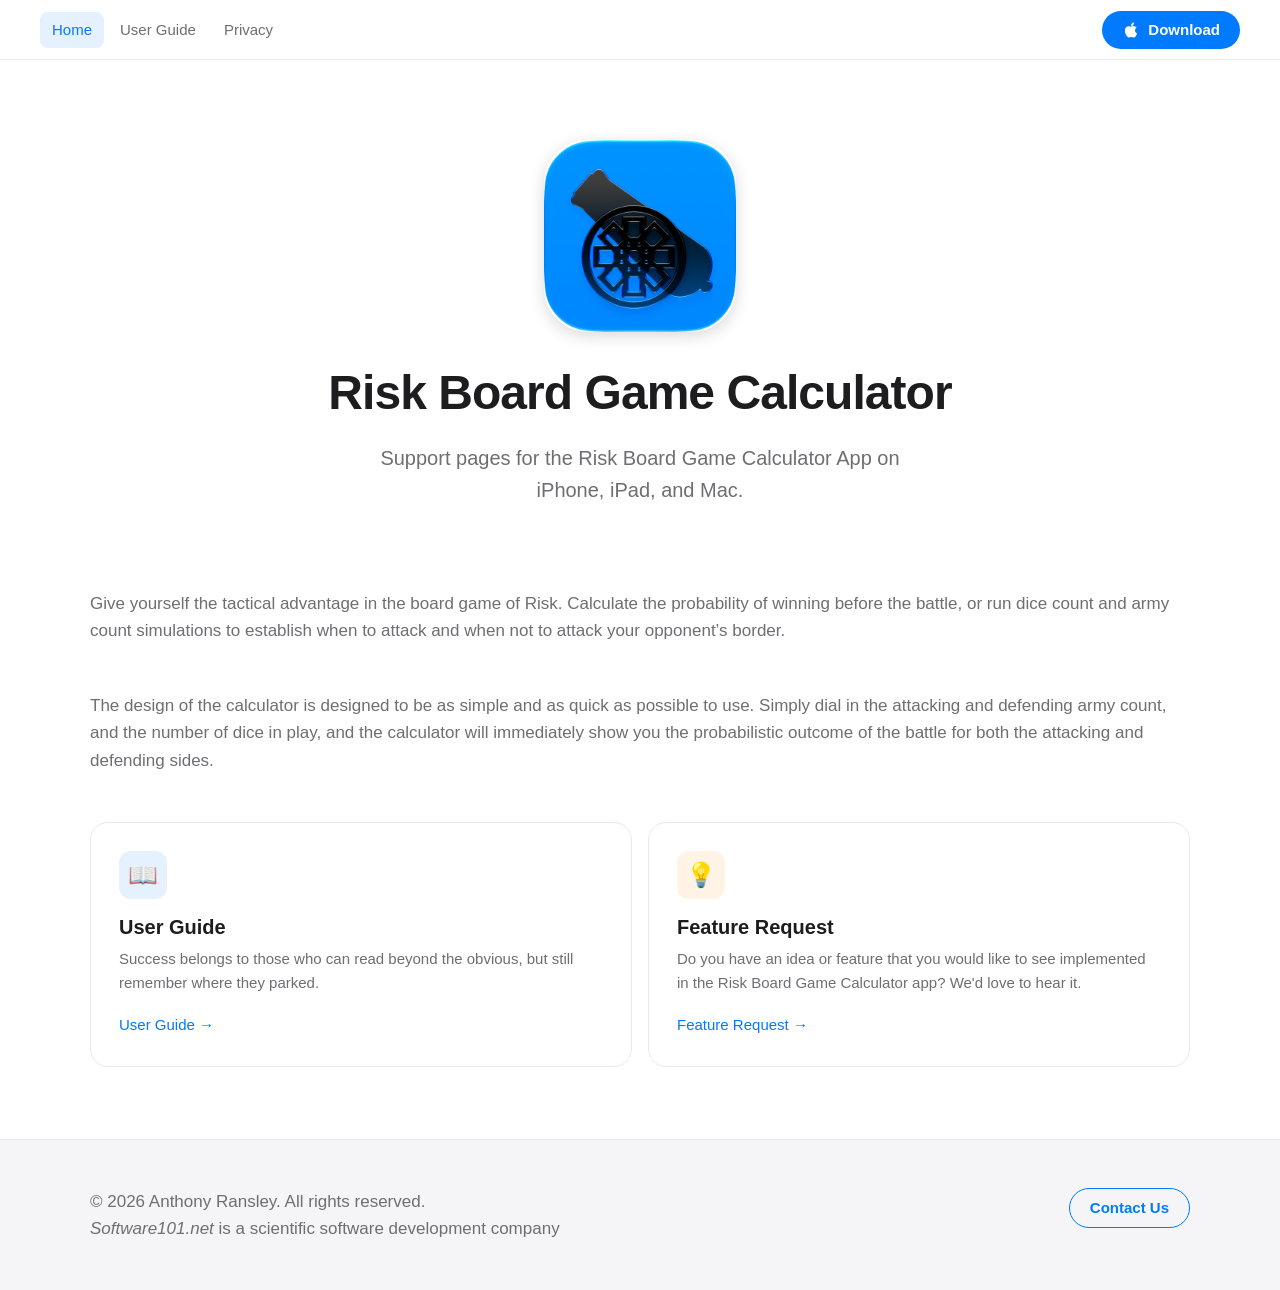
==== commit 6a2e4856: "removed the addition app icon for simplicity on small form factor displays" ====
--- a/index.html
+++ b/index.html
@@ -29,7 +29,6 @@
 <!-- ─── Main Heading ────────────────────────────────────────── -->
 <section class="hero">
   <img src="assets/images/AppIconDefault512.png" alt="Icon1" class="hero-icon">
-  <img src="assets/images/AppIconClearLight512.png" alt="Icon2" class="hero-icon">
   <h1>Risk Board Game Calculator</h1>
   <p class="hero-subtitle">Support pages for the Risk Board Game Calculator App on iPhone, iPad, and Mac.</p>
 </section>
